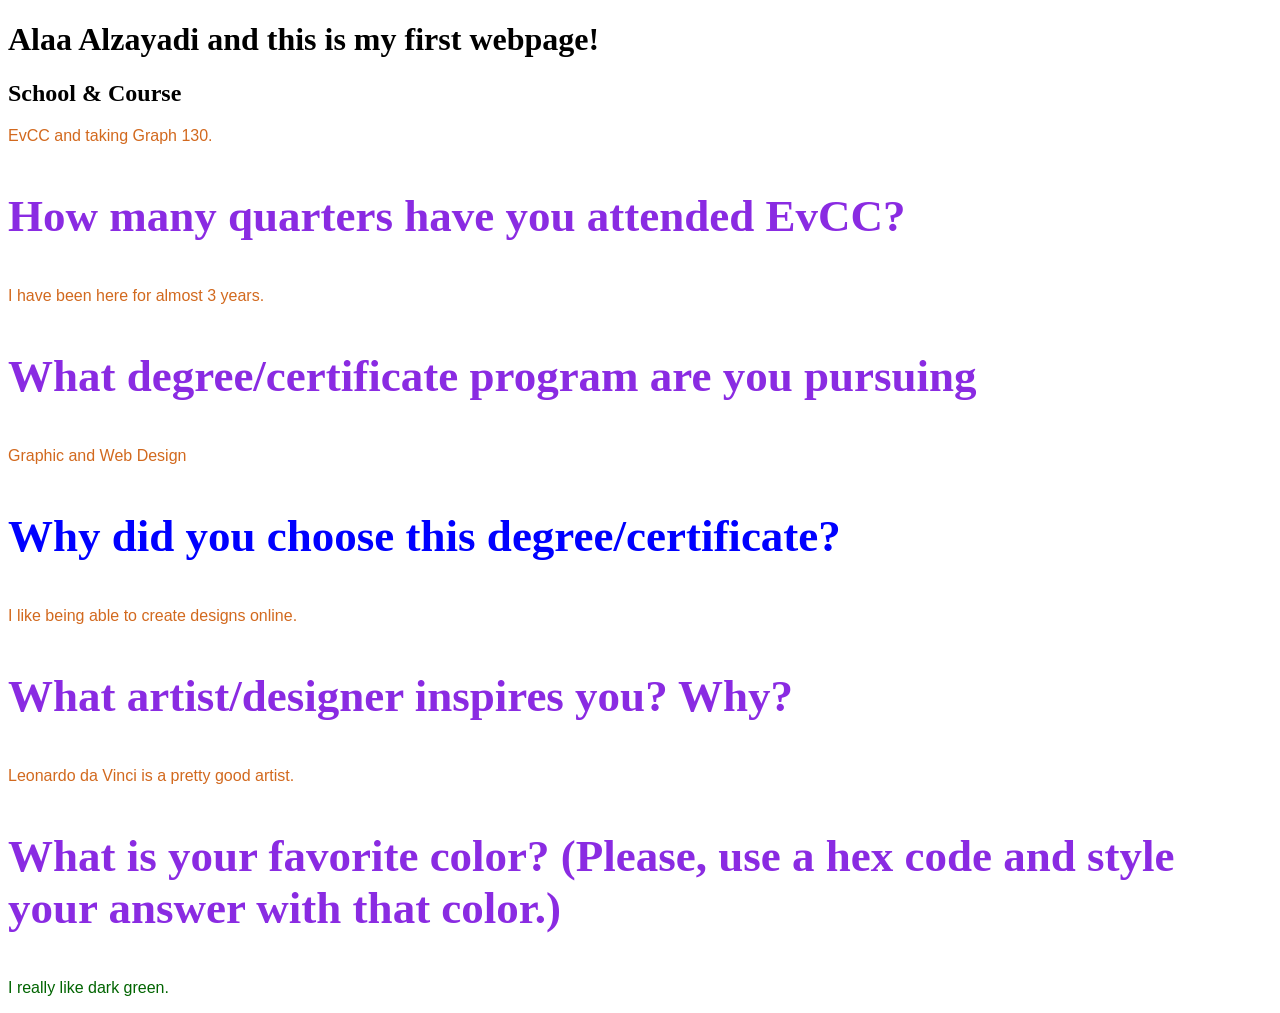
==== index.html @ 37f95887 "Created index.html" ====
<!DOCTYPE html>
<html lang="en">
<head>
    <meta charset="UTF-8">
    <meta name="viewport" content="width=device-width, initial-scale=1.0">
    <title>Alaa's Website</title>
    <style>
        h3 {
            font-size: 45px;
            color:blueviolet;
        }
        p {
            font-family: Arial, Helvetica, sans-serif;
            color:chocolate;
        }
    </style>
</head>
<body>
    <h1>Alaa Alzayadi and this is my first webpage!</h1>
    <h2>School & Course</h2>
    <p>EvCC and taking Graph 130.</p>
    <h3>How many quarters have you attended EvCC?</h3>
    <p>I have been here for almost 3 years.</p>
    <h3>What degree/certificate program are you pursuing</h3>
    <p>Graphic and Web Design</p>
    <h3 style="font-size25px; color:blue">Why did you choose this degree/certificate?</h3>
    <p>I like being able to create designs online.</p>
    <h3>What artist/designer inspires you? Why?</h3>
    <p>Leonardo da Vinci is a pretty good artist.</p>
    <h3>What is your favorite color?  (Please, use a hex code and style your answer with that color.)</h3>
    <p style="color:darkgreen">I really like dark green.</p>
</body>
</html>
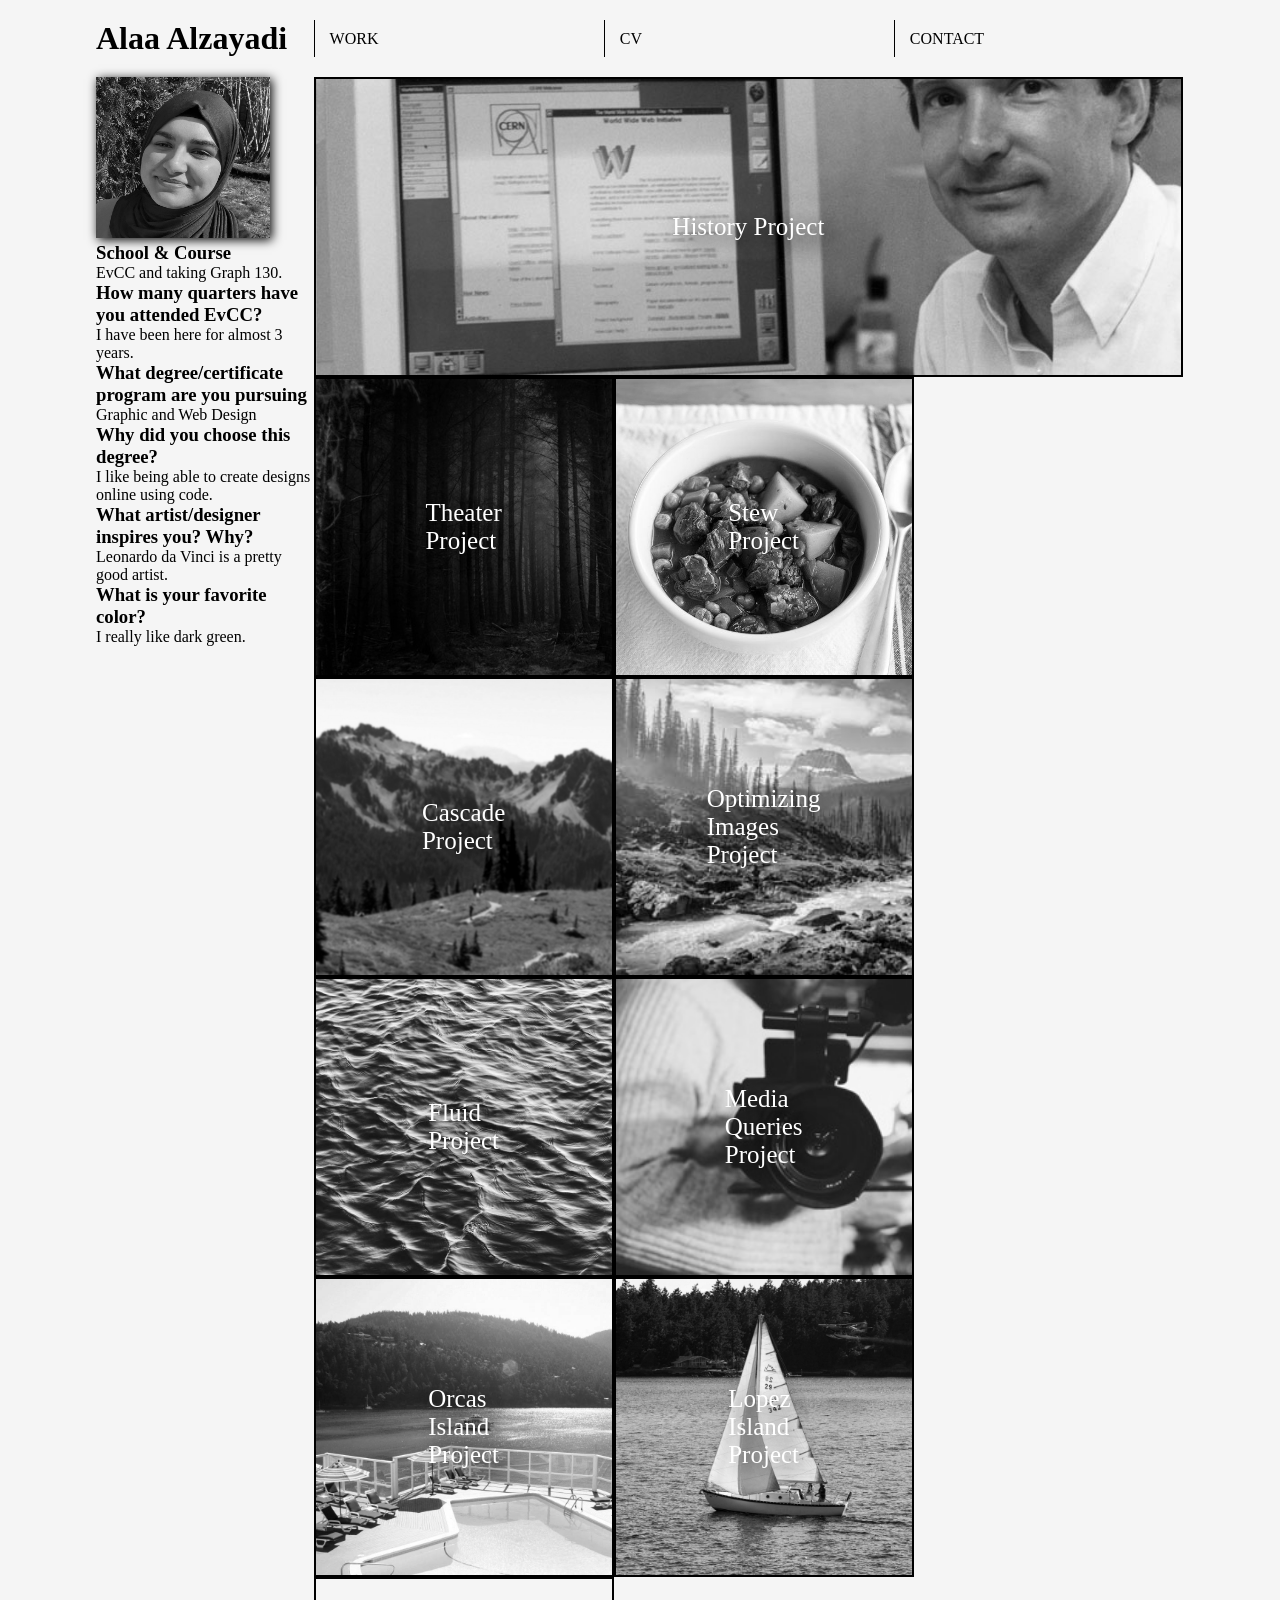
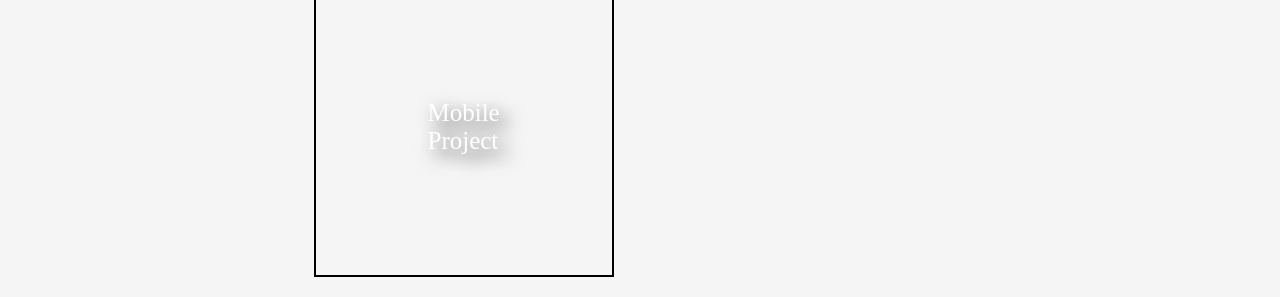
==== commit b9cfe771: "homepage redesigned" ====
--- a/index.html
+++ b/index.html
@@ -4,30 +4,78 @@
     <meta charset="UTF-8">
     <meta name="viewport" content="width=device-width, initial-scale=1.0">
     <title>Alaa's Website</title>
-    <style>
-        h3 {
-            font-size: 45px;
-            color:blueviolet;
-        }
-        p {
-            font-family: Arial, Helvetica, sans-serif;
-            color:chocolate;
-        }
-    </style>
+    <link href="styles/homepage.css" rel="stylesheet">
 </head>
 <body>
-    <h1>Alaa Alzayadi and this is my first webpage!</h1>
-    <h2>School & Course</h2>
-    <p>EvCC and taking Graph 130.</p>
-    <h3>How many quarters have you attended EvCC?</h3>
-    <p>I have been here for almost 3 years.</p>
-    <h3>What degree/certificate program are you pursuing</h3>
-    <p>Graphic and Web Design</p>
-    <h3 style="font-size25px; color:blue">Why did you choose this degree/certificate?</h3>
-    <p>I like being able to create designs online.</p>
-    <h3>What artist/designer inspires you? Why?</h3>
-    <p>Leonardo da Vinci is a pretty good artist.</p>
-    <h3>What is your favorite color?  (Please, use a hex code and style your answer with that color.)</h3>
-    <p style="color:darkgreen">I really like dark green.</p>
+    <header>
+        <h1>Alaa Alzayadi</h1>
+        <nav>
+            <a href="#work"><p>WORK</p></a>
+            <a href="#cv"><p>CV</p></a>
+            <a href="#contact"><p>CONTACT</p></a>
+        </nav>
+    </header>
+    <main>
+        <aside>
+            <img class="faze" src="images/selfportait.png" alt="profile image">
+            <h3>School & Course</h3>
+            <p>EvCC and taking Graph 130.</p>
+            <h3>How many quarters have you attended EvCC?</h3>
+            <p>I have been here for almost 3 years.</p>
+            <h3>What degree/certificate program are you pursuing</h3>
+            <p>Graphic and Web Design</p>
+            <h3> Why did you choose this degree?</h3>
+            <p>I like being able to create designs online using code.</p>
+            <h3>What artist/designer inspires you? Why?</h3>
+            <p>Leonardo da Vinci is a pretty good artist.</p>
+            <h3>What is your favorite color? </h3>
+            <p>I really like dark green.</p>  
+        </aside>
+        <article id="work">
+            <section class="project" id="history">
+                <a href="pages/history-refactor.html"><p>History Project</p></a>
+            </section>
+            <section class="project" id="theater">
+                <a href="pages/theater.html"><p>Theater Project</p></a>
+            </section>
+            <section class="project" id="stew">
+                <a href="pages/stew-recipe.html"><p>Stew Project</p></a>
+            </section>
+            <section class="project" id="cascade">
+                <a href="pages/cascade.html"><p>Cascade Project</p></a>
+            </section>
+            <section class="project" id="images">
+                <a href="pages/opt-images.html"><p>Optimizing Images Project</p></a>
+            </section>
+            <section class="project" id="fluid">
+                <a href="pages/fluid.html"><p>Fluid Project</p></a>
+            </section>
+            <section class="project" id="disco">
+                <a href="pages/media-queries-1.html"><p>Media Queries Project</p></a>
+            </section>
+            <section class="project" id="orcas">
+                <a href="pages/orcas.html"><p>Orcas Island Project</p></a>
+            </section>
+            <section class="project" id="lopez">
+                <a href="pages/lopez.html"><p>Lopez Island Project</p></a>
+            </section>
+            <section class="project" id="mobile-cascade">
+                <a href="pages/mobile-cascade.html"><p>Mobile Project</p></a>
+            </section>
+            <!-- <section class="project" id="mobile-cascade">
+                <a href="pages/mobile-cascade.html"><p>Mobile Project</p></a>
+            </section>
+            <section class="project" id="mobile-cascade">
+                <a href="pages/mobile-cascade.html"><p>Mobile Project</p></a>
+            </section>
+            <section class="project" id="mobile-cascade">
+                <a href="pages/mobile-cascade.html"><p>Mobile Project</p></a>
+            </section>
+            <section class="project" id="mobile-cascade">
+                <a href="pages/mobile-cascade.html"><p>Mobile Project</p></a>
+            </section> -->
+            
+        </article>
+    </main>
 </body>
-</html>+</html>                                 
--- a/styles/homepage.css
+++ b/styles/homepage.css
@@ -0,0 +1,115 @@
+* {
+    margin: 0px;
+    padding: 0px;
+    box-sizing: border-box;
+    
+}
+
+body {
+    background-color: #f5f5f5;
+}
+/*create a flex container for the header, main and footer elements*/
+header, main, footer {
+    display: flex;
+    width: 85%;
+    margin: 20px auto;
+    justify-content: space-between;
+}
+/*create even space in the header and footer nav*/
+nav {
+    display: flex;
+    justify-content: space-evenly;
+    width: 80%;
+}
+nav a {
+    border-left: solid black 1px;
+    justify-content: center;
+    align-content: center;
+    padding-left: 15px;
+    text-decoration: none;
+    color: black;
+    width: 100%;
+}
+/* create hover effect*/
+nav a:hover {
+    background-color: lightgray;
+}
+aside {
+    width: 20%;
+}
+aside p aside h3 {
+    margin: 20px 20px 20px 0px;
+}
+.faze {
+    width: 80%;
+    height: auto;
+    filter: grayscale(100%);
+    transition: 1s;
+    box-shadow: 2px 2px 10px black;
+}
+.faze:hover {
+    filter: none;
+}
+article {
+    width: 80%;
+    display: flex;
+    flex-wrap: wrap;
+}
+.project {
+    filter: grayscale(100%);
+    background-size: cover;
+    min-width: 300px;
+    min-height: 300px;
+    width: 33.3%;
+    display: flex;
+    justify-content: center;
+    align-items: center;
+    border: black solid 2px;
+    transition: 1s;
+}
+.project:first-child {
+    width:99.9%;
+    background-position: center;
+}
+.project:hover {
+    filter: none;
+}
+.project p {
+    color: white;
+    text-shadow: 8px 8px 20px black;
+    font-size: 25px;
+}
+.project a {
+    padding: 100px 200px;
+    text-decoration: none;
+}
+
+/*individual project background images*/
+/**/
+#history {
+    background-image: url(../images/8-tim-berners-lee.jpg);
+}
+#theater {
+    background-image: url(../images/forest.jpeg);
+}
+#stew {
+    background-image: url(../images/hero.jpg);
+}
+#cascade {
+    background-image: url(../images/cascade_mountains-bg.jpg);
+}
+#images {
+    background-image: url(../images/landscape1.jpg);
+}
+#fluid {
+    background-image: url(../images/fluid01.jpg);
+}
+#disco {
+    background-image: url(../images/media.jpeg);
+}
+#orcas {
+    background-image: url(../images/sj-images/sj-015.jpg);
+}
+#lopez {
+    background-image: url(../images/sj-images/sj-035.jpg);
+}
